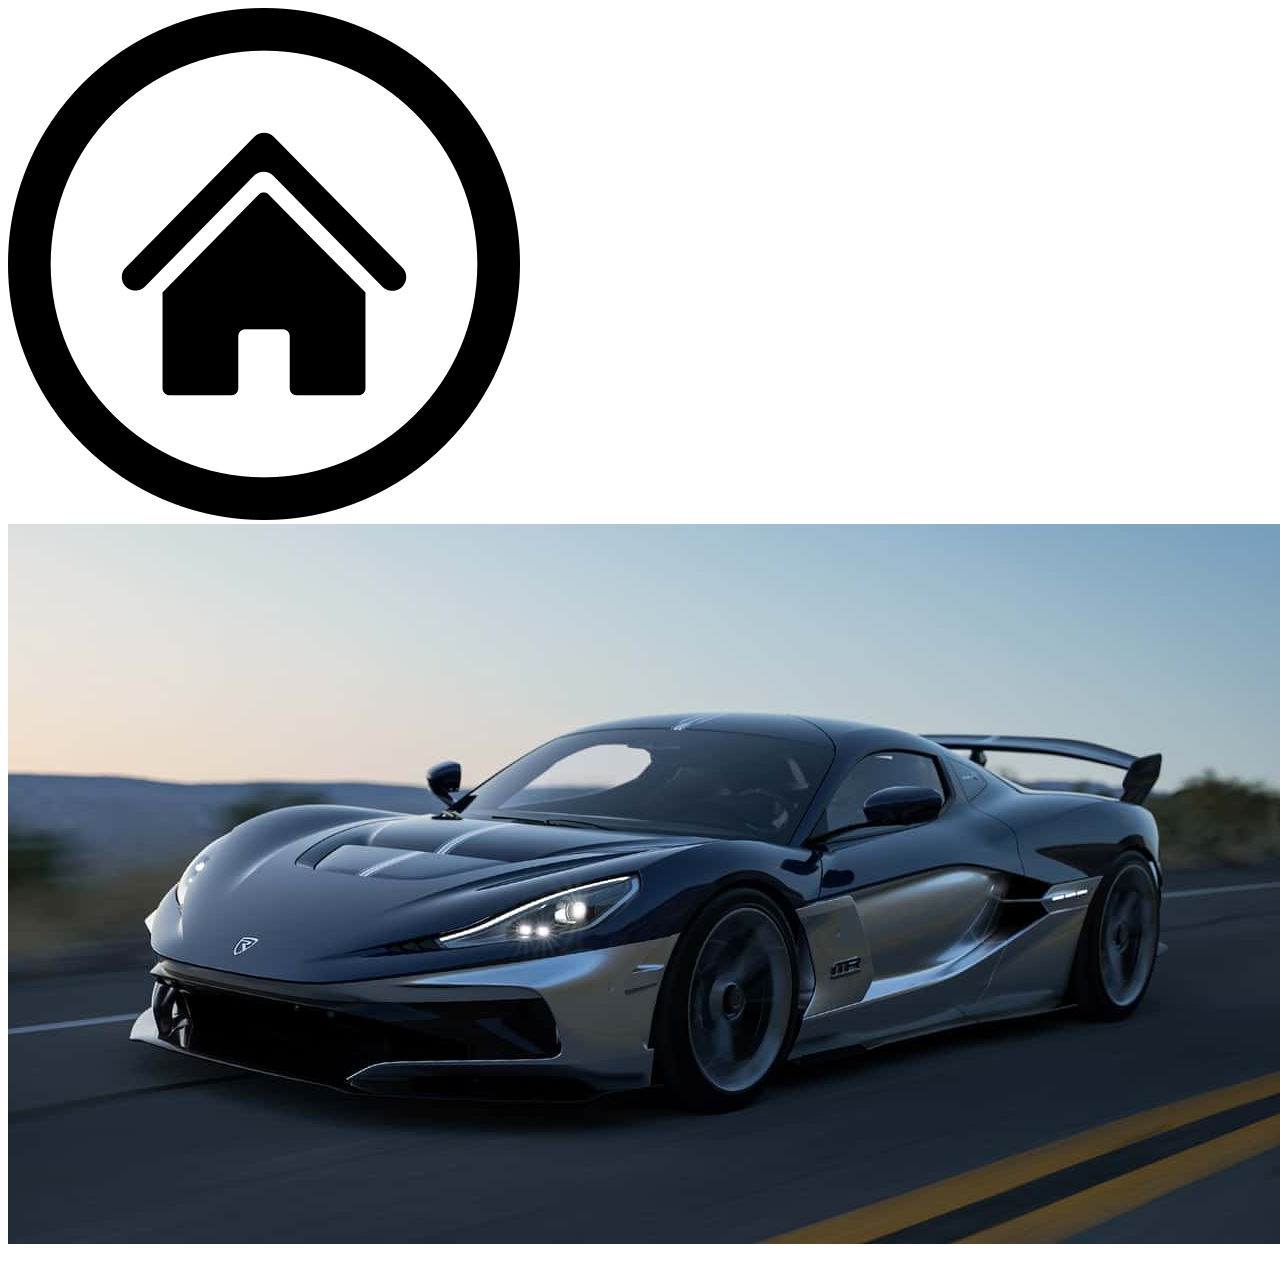
==== revis-o-04/home/index.html @ 38c77b0d "Add files via upload" ====
<!DOCTYPE html>
<html lang="en">
<head>
    <meta charset="UTF-8">
    <meta name="viewport" content="width=device-width, initial-scale=1.0">
    <title>Site institucional</title>
</head>
<body>
    <nav>
        <a href="../home/index.html"></a>
        <img src="../assets/icons/botao-home.png" alt="">
        <img src="../assets/icons/rimac-nevera-r.jpg" alt="">
        <p></p>
    </nav>
    <script src="script.js"></script>
</body>
</html>
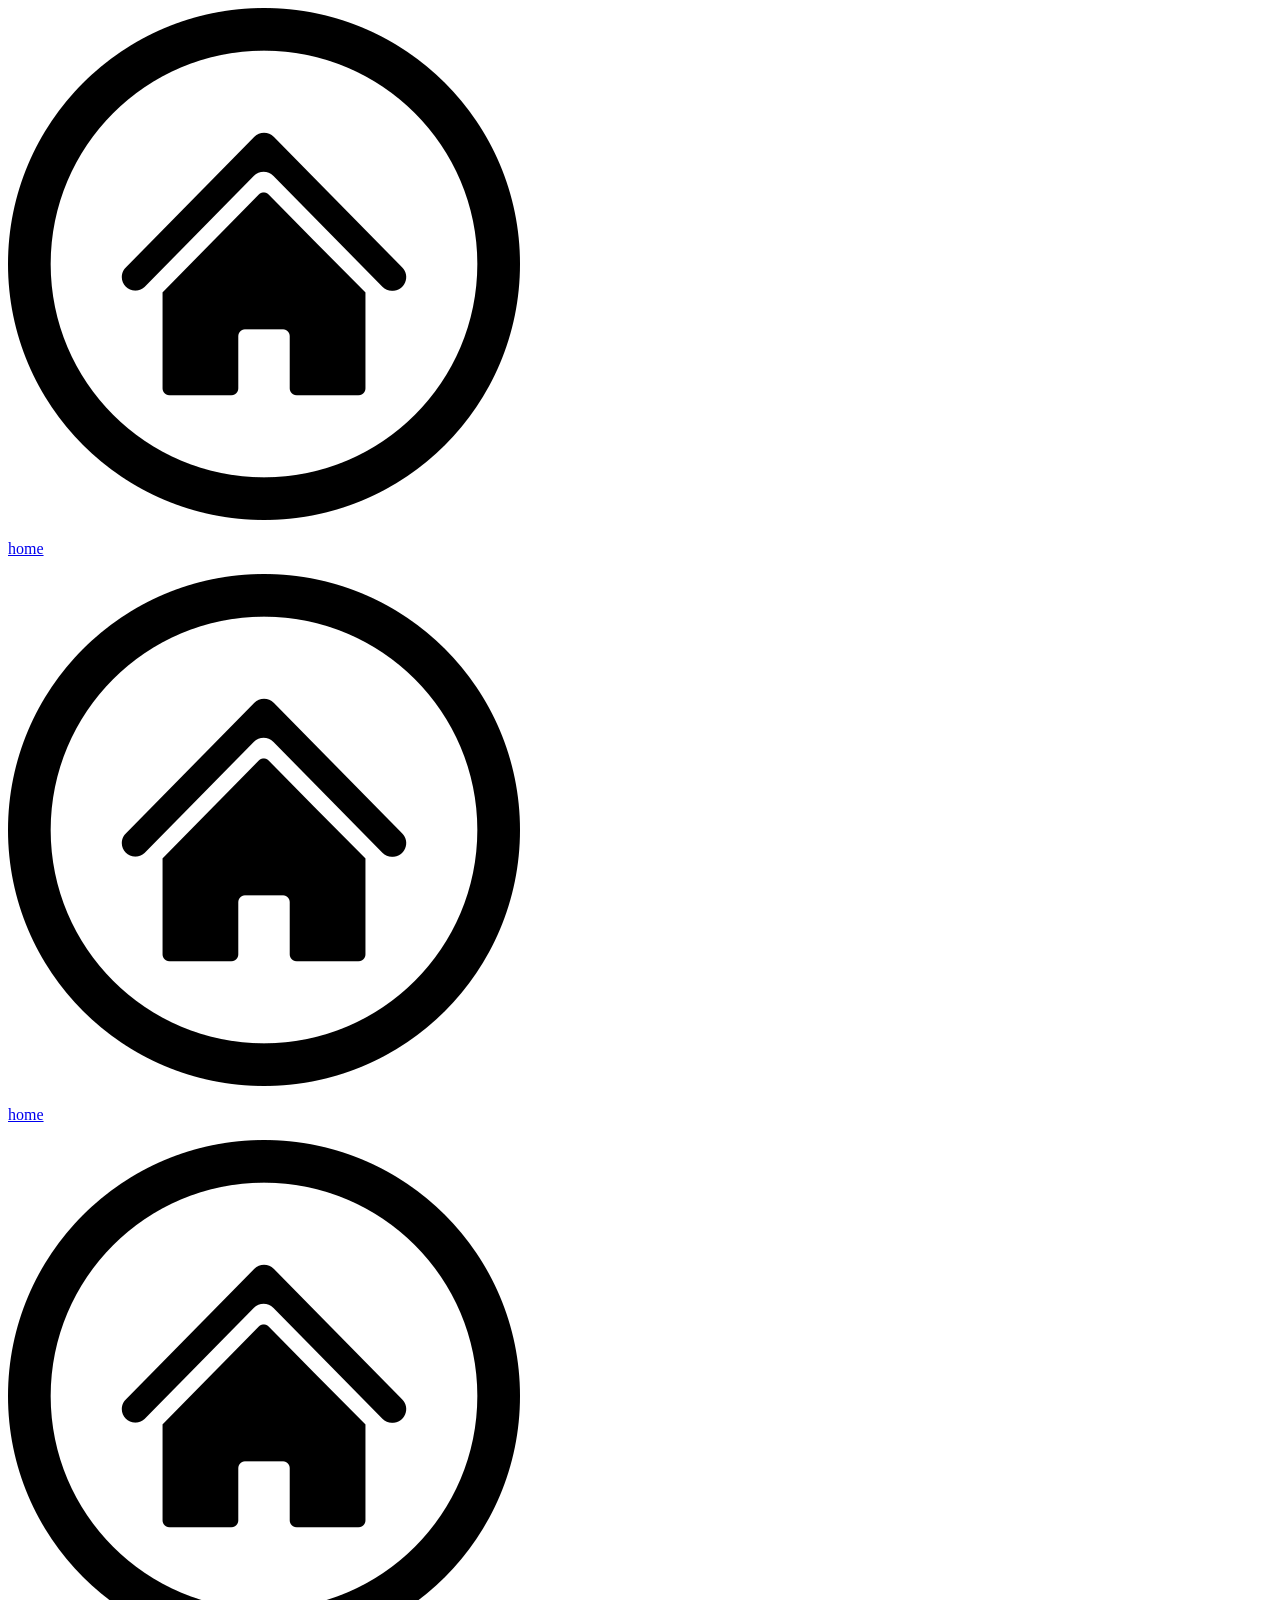
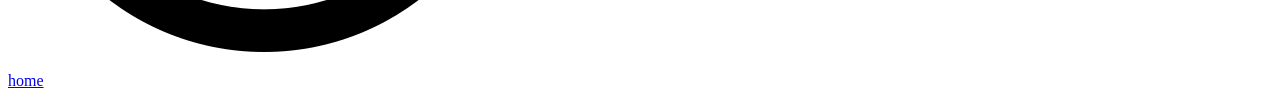
==== commit 9384280b: "meu primeiro commit" ====
--- a/revis-o-04/home/index.html
+++ b/revis-o-04/home/index.html
@@ -7,10 +7,19 @@
 </head>
 <body>
     <nav>
-        <a href="../home/index.html"></a>
-        <img src="../assets/icons/botao-home.png" alt="">
-        <img src="../assets/icons/rimac-nevera-r.jpg" alt="">
-        <p></p>
+       
+         <a href="../home/index.html">
+            <img src="../assets/icons/botao-home.png" alt="">
+            <p>home</p>
+        </a>
+         <a href="../home/index.html">
+            <img src="../assets/icons/botao-home.png" alt="">
+            <p>home</p>
+        </a>
+         <a href="../home/index.html">
+            <img src="../assets/icons/botao-home.png" alt="">
+            <p>home</p>
+        </a>           
     </nav>
     <script src="script.js"></script>
 </body>
